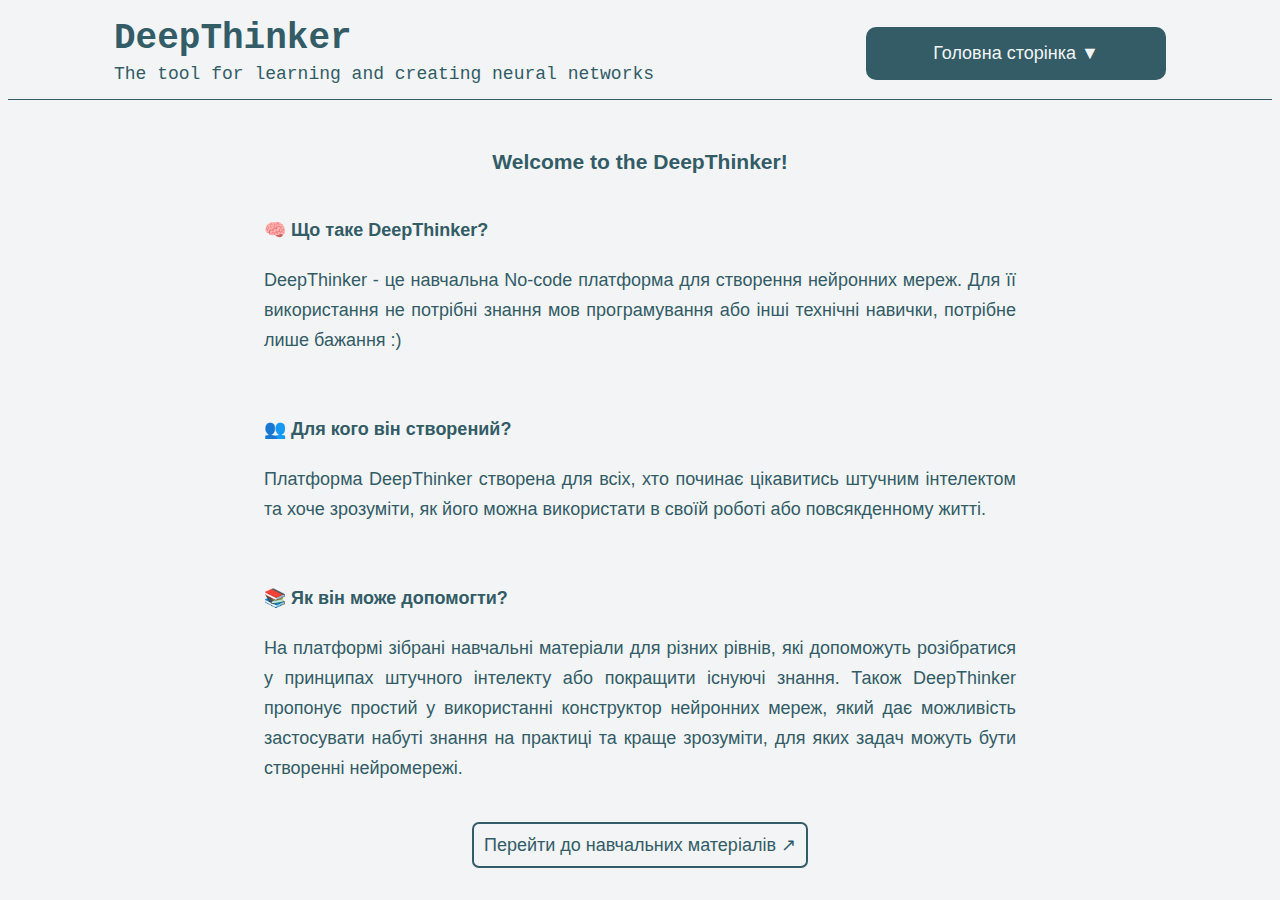
==== index.html @ 3a4e1465 "Add files via upload" ====
﻿<!DOCTYPE html>
<html>
<head>
    <meta charset="utf-8" />
    <title>DeepThinker</title>
    <link href="favicon.ico" rel="icon" type="image/x-icon" />
    <link href="styles.css" rel="stylesheet" />
</head>
<body>
    <div class="header">
        <div class="left-side-header">
            <h1 class="main-heading">DeepThinker</h1>
            <p class="main-description">The tool for learning and creating neural networks</p>
        </div>
        <div class="right-side-header">
            <div class="menu">
                <button class="menu-btn">Головна сторінка ▼</button>
                <div class="menu-items">
                    <a href="materials.html">Навчальні матеріали</a>
                    <a href="instructions.html">Інструкція до платформи</a>
                    <a href="constructor.html">Конструктор НМ</a>
                </div>
            </div>
        </div>
    </div>

    <div class="main-container">
        <h3 class="centrify">Welcome to the DeepThinker!</h3>
        <br />
        <h4>🧠 Що таке DeepThinker?</h4>
        <p>DeepThinker - це навчальна No-code платформа для створення нейронних мереж. Для її використання не потрібні знання мов програмування або інші технічні навички, потрібне лише бажання :)</p>
        <br />
        <h4>👥 Для кого він створений?</h4>
        <p>Платформа DeepThinker створена для всіх, хто починає цікавитись штучним інтелектом та хоче зрозуміти, як його можна використати в своїй роботі або повсякденному житті.</p>
        <br />
        <h4>📚 Як він може допомогти?</h4>
        <p>На платформі зібрані навчальні матеріали для різних рівнів, які допоможуть розібратися у принципах штучного інтелекту або покращити існуючі знання. Також DeepThinker пропонує простий у використанні конструктор нейронних мереж, який дає можливість застосувати набуті знання на практиці та краще зрозуміти, для яких задач можуть бути створенні нейромережі.</p>
        <br />
        <a href="materials.html">
            <div class="centrify button">
                Перейти до навчальних матеріалів ↗
            </div>
        </a><br />
    </div>
</body>
</html>
---- styles.css ----
﻿body {
    font-size: 18px;
    color: #335c67;
    background-color: #f2f4f5;
    font-family: Verdana, Geneva, Tahoma, sans-serif;
}

p {
    line-height: 30px;
    text-align: justify;
}

.centrify {
    text-align: center;
    margin: auto;
}

a {
    color: #335c67;
    text-decoration: none;
}

.button {
    color: #335c67;
    border: 2px solid #335c67;
    border-radius: 7px;
    width: fit-content;
    padding: 10px;
    font-size: 18px;
    background-color: #f2f4f5;
}

.button:hover {
    background-color: #ddd;
}

.small {
    border: 1px solid #335c67;
    border-radius: 5px;
    padding: 5px;
    font-size: 16px;
}

.row {
    display: flex;
    justify-content: center;
    margin: 10px;
}

#add-layer, #remove-layer {
    margin: 10px;
}

.main-heading, .main-description {
    margin-top: 0;
    margin-bottom: 0;
    font-family: Courier New, Courier, monospace;
}

.menu-btn {
    background-color: #335c67;
    color: #f2f4f5;
    padding: 16px;
    font-size: 18px;
    border: none;
    border-radius: 10px;
    width: 300px;
    min-width: 100px;
}

.menu {
    position: relative;
    display: inline-block;
    vertical-align: middle;
}

.menu-items {
    display: none;
    position: absolute;
    background-color: #f2f4f5;
    min-width: 160px;
    box-shadow: 0px 8px 16px 0px rgba(0,0,0,0.7);
    z-index: 1;
    border-radius: 10px;
    width: 300px;
}

.menu-items a {
    color: #335c67;
    padding: 12px 16px;
    text-decoration: none;
    display: block;
}

.menu-items a:hover {
    background-color: #ddd;
    border-radius: 10px;
}

.menu:hover .menu-items {
    display: block;
    border-radius: 10px;
}

.header {
    width: 100%;
    position: sticky;
    top: 0;
    z-index: 999;
    display: flex;
    justify-content: space-between;
    padding: 10px 0;
    background-color: rgba(242, 244, 245, 0.9);
    border-bottom: 1px solid #335c67;
}

.left-side-header, .right-side-header {
    vertical-align: middle;
    margin: auto;
}

hr {
    height: 1px;
    background-color: #335c67;
    border: none;
}

.main-container {
    padding: 0 20vw;
    margin-top: 50px;
    justify-content: center;
}

.goto-button {
    border: 2px solid #335c67;
    border-radius: 5px;
    padding: 5px 7px;
    margin-left: 10px;
}

.instruction-image {
    text-align: center;
}

.instruction-image img {
    max-width: 500px;
    border: 1px dashed #335c67;
    border-radius: 10px;
}

#constructor, #input-output {
    display: flex;
    justify-content: space-evenly;
}

#model, #output-window {
    width: 50%;
}

form {
    margin-top: 50px;
    text-align: center;
}

#upload-model, #download-model {
    margin: 5px;
}

.space-above {
    margin-top: 50px;
}

.small-model-divider {
    width: 30%;
    margin: 20px auto;
}

#dataset-file {
    margin-left: 100px;
}

input[type="file"] {
    font-size: 16px;
    margin: auto;
    text-align: center;
}

input::file-selector-button {
    color: #335c67;
    background-color: #f2f4f5;
    border: 1px solid #335c67;
    border-radius: 5px;
    padding: 5px;
    font-size: 16px;
    margin: 15px 10px 10px 0px;
}

input::file-selector-button:hover {
    background-color: #ddd;
}

#input-values, #output-values {
    text-align: left;
}

#input-values .tooltip, #output-values .tooltip {
    text-align: center;
}

#default:hover, #open-hints:hover {
    border-radius: 5px;
    background-color: rgba(51,92,103,0.1);
}

.tooltip-input {
    margin: auto;
    width: 300px;
    display: flex;
    justify-content: normal;
    vertical-align: middle;
}

.tooltip {
    position: relative;
    display: inline-block;
    border: 1px solid #335c67;
    background-color: #335c67;
    color: #f2f4f5;
    width: 23px;
    height: 20px;
    border-radius: 100px;
    margin-right: 10px;
    padding-bottom: 3px;
}

.tooltip .tooltiptext {
    font-size: 14px;
    visibility: hidden;
    width: 350px;
    background-color: #335c67;
    color: #f2f4f5;
    text-align: left;
    padding: 10px 10px;
    border-radius: 0 10px 10px 10px;
    position: absolute;
    top: 100%;
    left: 50%;
    margin-left: 20px;
    box-shadow: 0px 8px 16px 0px rgba(0,0,0,0.7);
}

.tooltip:hover .tooltiptext {
    visibility: visible;
}

.number-parameter {
    padding: 5px;
    border: 1px solid #335c67;
    border-radius: 5px;
    width: 100px;
    height: 15px;
    color: #335c67;
    font-size: 16px;
    margin-left: 10px;
}

.number-parameter::placeholder {
    opacity: 0.4;
    color: black;
}

select {
    width: 112px !important;
    height: 27px !important;
    padding: unset !important;
}

.layer, .activation {
    margin-top: 5px;
}

.arrow {
    margin-top: 10px;
}

#remove-layer {
    visibility: hidden;
}

#train-button {
    font-weight: bold;
}

.predict-value {
    margin-bottom: 5px;
}

.output-heading {
    text-align: center;
}

#output-section {
    font-size: 14px;
    line-height: 20px;
    text-align: left;
    width: 70%;
    height: 500px;
    margin: auto;
    padding: 20px;
    color: black;
    font-family: Courier New, Courier, monospace;
    background-color: white;
    border: 1px solid #335c67;
    border-radius: 10px;
    overflow-y: scroll;
}

#output-window {
    text-align: center;
}

#hints-list {
    font-size: 16px;
    text-align: justify;
    width: 80%;
    line-height: 20px;
    display: none;
}

.hint {
    margin-top: 10px;
}
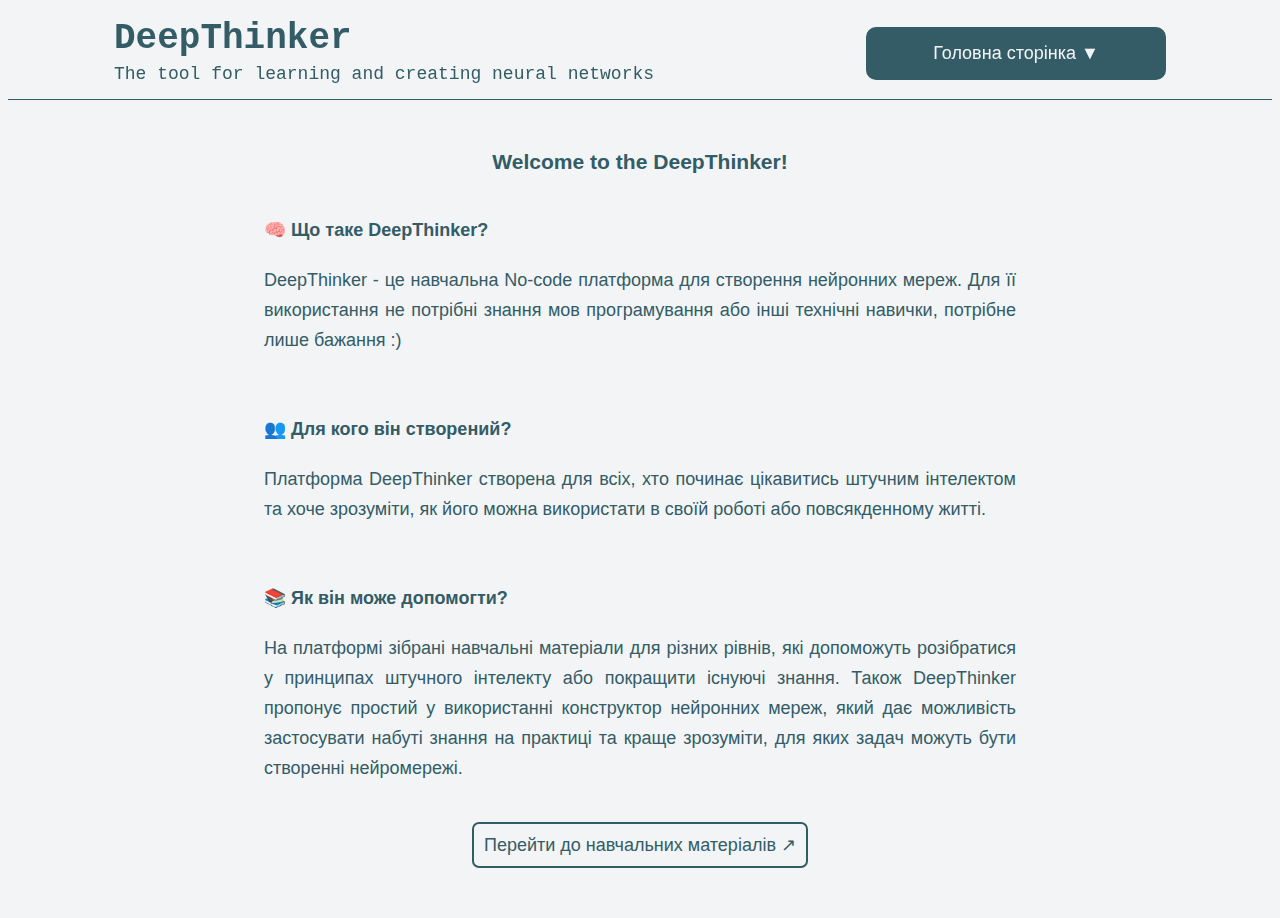
==== commit 7b69c189: "Update index.html" ====
--- a/index.html
+++ b/index.html
@@ -1,4 +1,4 @@
-﻿<!DOCTYPE html>
+<!DOCTYPE html>
 <html>
 <head>
     <meta charset="utf-8" />
@@ -40,7 +40,8 @@
             <div class="centrify button">
                 Перейти до навчальних матеріалів ↗
             </div>
-        </a><br />
+        </a>
     </div>
+    <br><br>
 </body>
 </html>
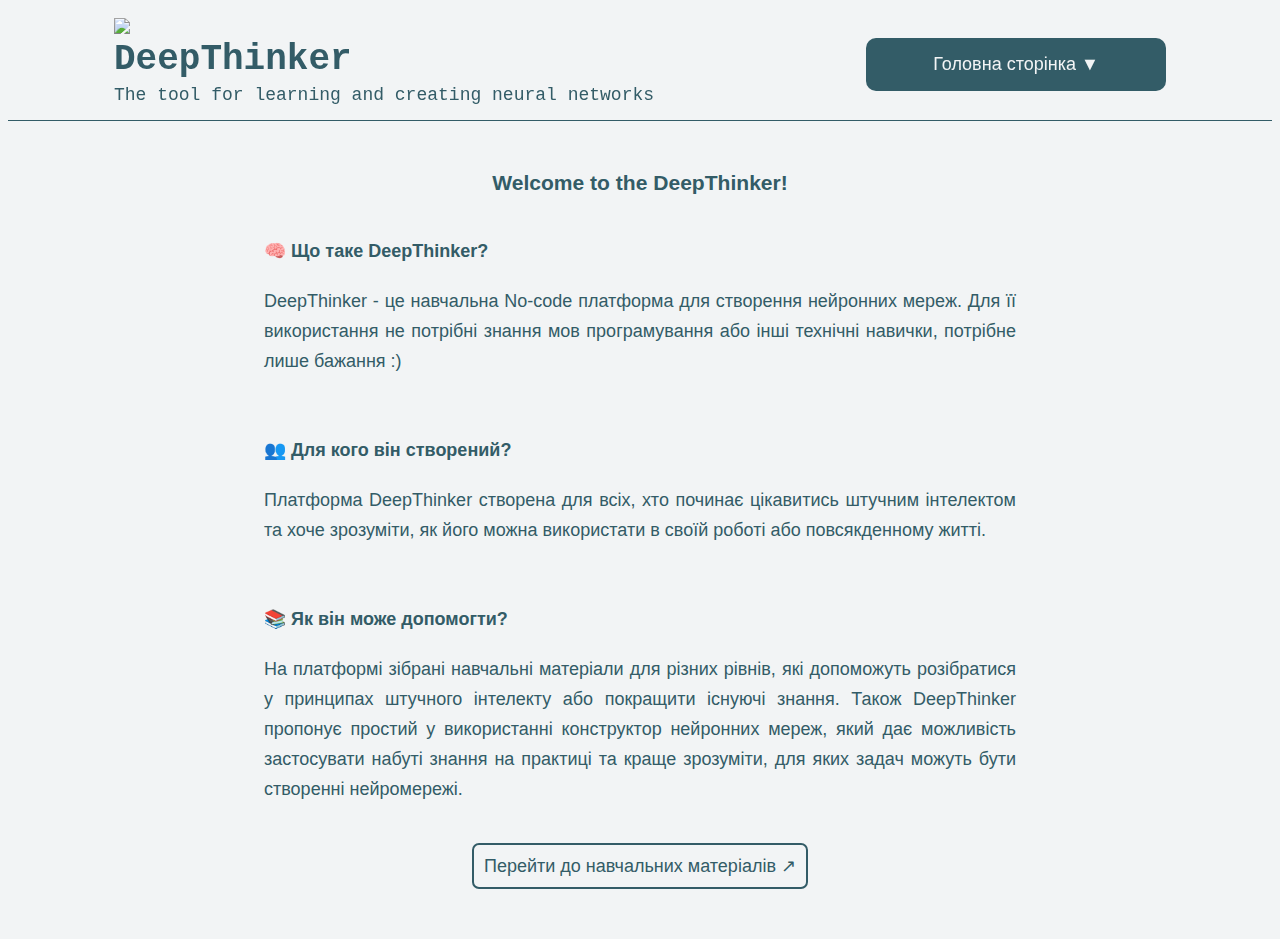
==== commit a8e0260a: "Update index.html" ====
--- a/index.html
+++ b/index.html
@@ -3,14 +3,17 @@
 <head>
     <meta charset="utf-8" />
     <title>DeepThinker</title>
-    <link href="favicon.ico" rel="icon" type="image/x-icon" />
+    <link href="images/favicon.ico" rel="icon" type="image/x-icon" />
     <link href="styles.css" rel="stylesheet" />
 </head>
 <body>
     <div class="header">
         <div class="left-side-header">
-            <h1 class="main-heading">DeepThinker</h1>
-            <p class="main-description">The tool for learning and creating neural networks</p>
+            <img src="images/logo.png" id="logo">
+            <div>
+                <h1 class="main-heading">DeepThinker</h1>
+                <p class="main-description">The tool for learning and creating neural networks</p>
+            </div>
         </div>
         <div class="right-side-header">
             <div class="menu">
@@ -42,6 +45,6 @@
             </div>
         </a>
     </div>
-    <br><br>
+<br><br>
 </body>
 </html>
